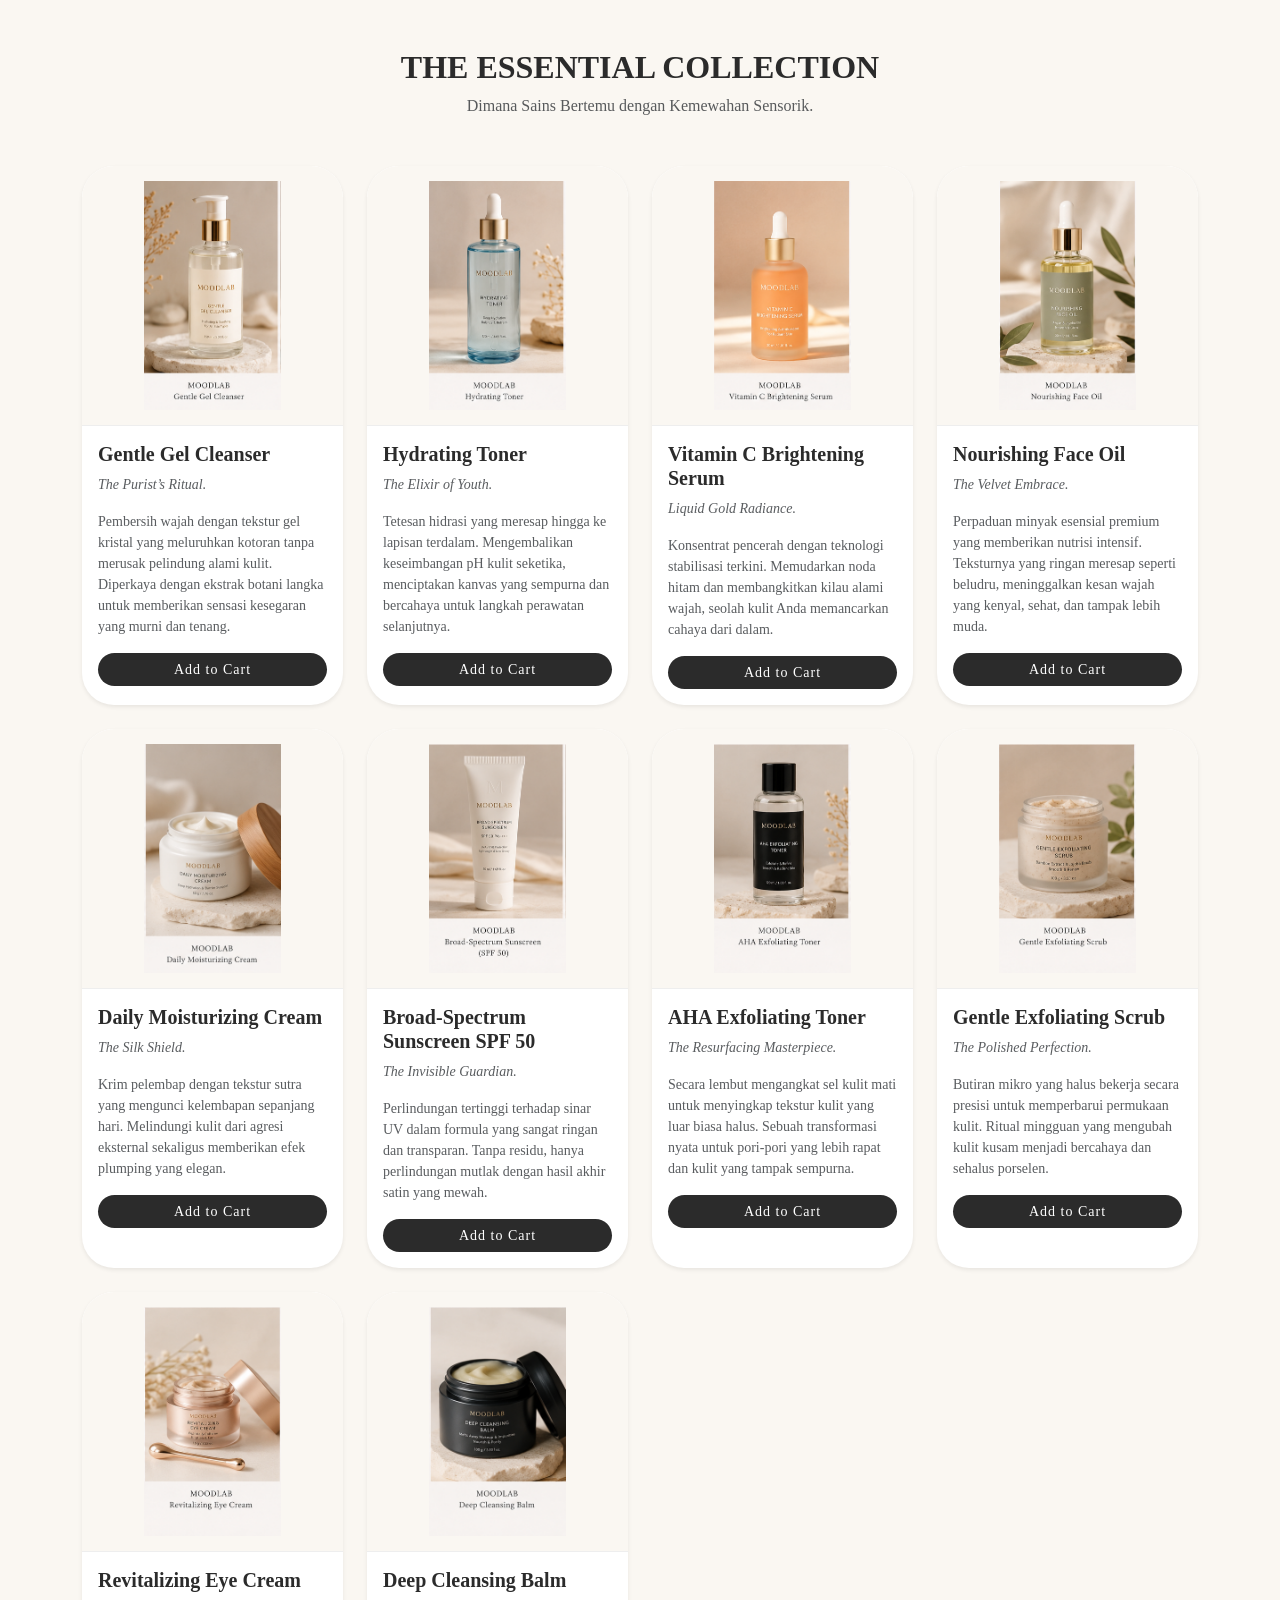
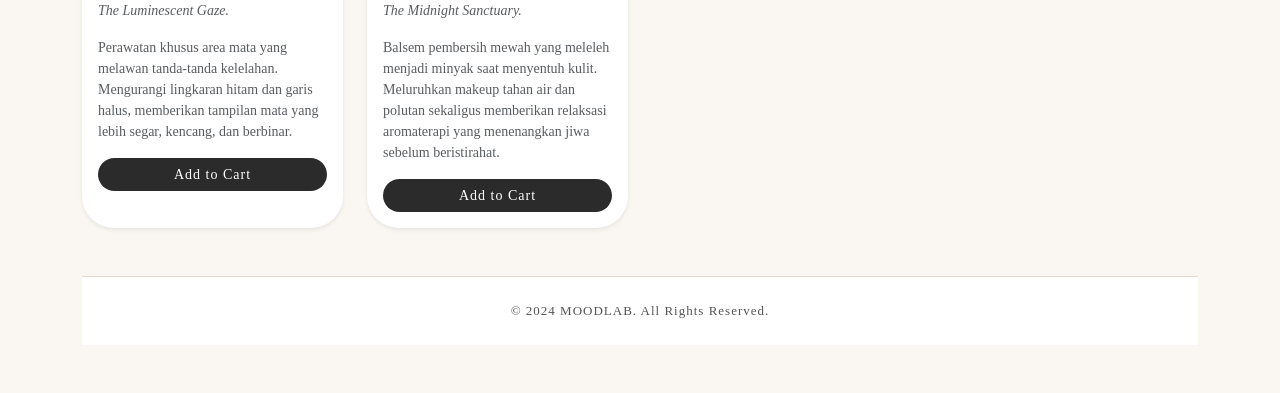
==== products.html @ 0cb08655 "first commit" ====
<!DOCTYPE html>
<html lang="id">
<head>
  <meta charset="UTF-8">
  <meta name="viewport" content="width=device-width, initial-scale=1.0">
  <title>MOODLAB - Products</title>

  <link href="https://cdn.jsdelivr.net/npm/bootstrap@5.3.3/dist/css/bootstrap.min.css" rel="stylesheet">
  <link rel="stylesheet" href="style.css">
</head>

<body>

  <section class="container my-5">
    <h2 class="fw-bold text-center mb-2">THE ESSENTIAL COLLECTION</h2>
    <p class="text-muted text-center mb-5">
      Dimana Sains Bertemu dengan Kemewahan Sensorik.
    </p>

    <div class="row g-4">

      <!-- Product 1 -->
      <div class="col-md-6 col-lg-3">
        <div class="card product-card h-100 border-0 shadow-sm rounded-5">
          <img src="moodlab_1.png" class="card-img-top rounded-top-5 product-img" alt="Gentle Gel Cleanser">
          <div class="card-body">
            <h5 class="fw-bold">Gentle Gel Cleanser</h5>
            <p class="text-muted fst-italic">The Purist’s Ritual.</p>
            <p class="text-muted small">
              Pembersih wajah dengan tekstur gel kristal yang meluruhkan kotoran tanpa merusak pelindung alami kulit.
              Diperkaya dengan ekstrak botani langka untuk memberikan sensasi kesegaran yang murni dan tenang.
            </p>
            <a href="bag.html" target="contentFrame" class="btn btn-dark w-100 rounded-pill">
  Add to Cart
</a>
          </div>
        </div>
      </div>

      <!-- Product 2 -->
      <div class="col-md-6 col-lg-3">
        <div class="card product-card h-100 border-0 shadow-sm rounded-5">
          <img src="moodlab_2.png" class="card-img-top rounded-top-5 product-img" alt="Hydrating Toner">
          <div class="card-body">
            <h5 class="fw-bold">Hydrating Toner</h5>
            <p class="text-muted fst-italic">The Elixir of Youth.</p>
            <p class="text-muted small">
              Tetesan hidrasi yang meresap hingga ke lapisan terdalam. Mengembalikan keseimbangan pH kulit seketika,
              menciptakan kanvas yang sempurna dan bercahaya untuk langkah perawatan selanjutnya.
            </p>
            <a href="bag.html" target="contentFrame" class="btn btn-dark w-100 rounded-pill">
  Add to Cart
</a>
          </div>
        </div>
      </div>

      <!-- Product 3 -->
      <div class="col-md-6 col-lg-3">
        <div class="card product-card h-100 border-0 shadow-sm rounded-5">
          <img src="moodlab_3.png" class="card-img-top rounded-top-5 product-img" alt="Vitamin C Brightening Serum">
          <div class="card-body">
            <h5 class="fw-bold">Vitamin C Brightening Serum</h5>
            <p class="text-muted fst-italic">Liquid Gold Radiance.</p>
            <p class="text-muted small">
              Konsentrat pencerah dengan teknologi stabilisasi terkini. Memudarkan noda hitam dan membangkitkan
              kilau alami wajah, seolah kulit Anda memancarkan cahaya dari dalam.
            </p>
            <a href="bag.html" target="contentFrame" class="btn btn-dark w-100 rounded-pill">
  Add to Cart
</a>
          </div>
        </div>
      </div>

      <!-- Product 4 -->
      <div class="col-md-6 col-lg-3">
        <div class="card product-card h-100 border-0 shadow-sm rounded-5">
          <img src="moodlab_4.png" class="card-img-top rounded-top-5 product-img" alt="Nourishing Face Oil">
          <div class="card-body">
            <h5 class="fw-bold">Nourishing Face Oil</h5>
            <p class="text-muted fst-italic">The Velvet Embrace.</p>
            <p class="text-muted small">
              Perpaduan minyak esensial premium yang memberikan nutrisi intensif. Teksturnya yang ringan meresap
              seperti beludru, meninggalkan kesan wajah yang kenyal, sehat, dan tampak lebih muda.
            </p>
            <a href="bag.html" target="contentFrame" class="btn btn-dark w-100 rounded-pill">
  Add to Cart
</a>
          </div>
        </div>
      </div>

      <!-- Product 5 -->
      <div class="col-md-6 col-lg-3">
        <div class="card product-card h-100 border-0 shadow-sm rounded-5">
          <img src="moodlab_5.png" class="card-img-top rounded-top-5 product-img" alt="Daily Moisturizing Cream">
          <div class="card-body">
            <h5 class="fw-bold">Daily Moisturizing Cream</h5>
            <p class="text-muted fst-italic">The Silk Shield.</p>
            <p class="text-muted small">
              Krim pelembap dengan tekstur sutra yang mengunci kelembapan sepanjang hari.
              Melindungi kulit dari agresi eksternal sekaligus memberikan efek plumping yang elegan.
            </p>
            <a href="bag.html" target="contentFrame" class="btn btn-dark w-100 rounded-pill">
  Add to Cart
</a>
          </div>
        </div>
      </div>

      <!-- Product 6 -->
      <div class="col-md-6 col-lg-3">
        <div class="card product-card h-100 border-0 shadow-sm rounded-5">
          <img src="moodlab_6.png" class="card-img-top rounded-top-5 product-img" alt="Broad-Spectrum Sunscreen">
          <div class="card-body">
            <h5 class="fw-bold">Broad-Spectrum Sunscreen SPF 50</h5>
            <p class="text-muted fst-italic">The Invisible Guardian.</p>
            <p class="text-muted small">
              Perlindungan tertinggi terhadap sinar UV dalam formula yang sangat ringan dan transparan.
              Tanpa residu, hanya perlindungan mutlak dengan hasil akhir satin yang mewah.
            </p>
           <a href="bag.html" target="contentFrame" class="btn btn-dark w-100 rounded-pill">
  Add to Cart
</a>
          </div>
        </div>
      </div>

      <!-- Product 7 -->
      <div class="col-md-6 col-lg-3">
        <div class="card product-card h-100 border-0 shadow-sm rounded-5">
          <img src="moodlab_7.png" class="card-img-top rounded-top-5 product-img" alt="AHA Exfoliating Toner">
          <div class="card-body">
            <h5 class="fw-bold">AHA Exfoliating Toner</h5>
            <p class="text-muted fst-italic">The Resurfacing Masterpiece.</p>
            <p class="text-muted small">
              Secara lembut mengangkat sel kulit mati untuk menyingkap tekstur kulit yang luar biasa halus.
              Sebuah transformasi nyata untuk pori-pori yang lebih rapat dan kulit yang tampak sempurna.
            </p>
            <a href="bag.html" target="contentFrame" class="btn btn-dark w-100 rounded-pill">
  Add to Cart
</a>
          </div>
        </div>
      </div>

      <!-- Product 8 -->
      <div class="col-md-6 col-lg-3">
        <div class="card product-card h-100 border-0 shadow-sm rounded-5">
          <img src="moodlab_8.png" class="card-img-top rounded-top-5 product-img" alt="Gentle Exfoliating Scrub">
          <div class="card-body">
            <h5 class="fw-bold">Gentle Exfoliating Scrub</h5>
            <p class="text-muted fst-italic">The Polished Perfection.</p>
            <p class="text-muted small">
              Butiran mikro yang halus bekerja secara presisi untuk memperbarui permukaan kulit.
              Ritual mingguan yang mengubah kulit kusam menjadi bercahaya dan sehalus porselen.
            </p>
            <a href="bag.html" target="contentFrame" class="btn btn-dark w-100 rounded-pill">
  Add to Cart
</a>
          </div>
        </div>
      </div>

      <!-- Product 9 -->
      <div class="col-md-6 col-lg-3">
        <div class="card product-card h-100 border-0 shadow-sm rounded-5">
          <img src="moodlab_9.png" class="card-img-top rounded-top-5 product-img" alt="Revitalizing Eye Cream">
          <div class="card-body">
            <h5 class="fw-bold">Revitalizing Eye Cream</h5>
            <p class="text-muted fst-italic">The Luminescent Gaze.</p>
            <p class="text-muted small">
              Perawatan khusus area mata yang melawan tanda-tanda kelelahan. Mengurangi lingkaran hitam dan garis halus,
              memberikan tampilan mata yang lebih segar, kencang, dan berbinar.
            </p>
            <a href="bag.html" target="contentFrame" class="btn btn-dark w-100 rounded-pill">
  Add to Cart
</a>
          </div>
        </div>
      </div>

      <!-- Product 10 -->
      <div class="col-md-6 col-lg-3">
        <div class="card product-card h-100 border-0 shadow-sm rounded-5">
          <img src="moodlab_10.png" class="card-img-top rounded-top-5 product-img" alt="Deep Cleansing Balm">
          <div class="card-body">
            <h5 class="fw-bold">Deep Cleansing Balm</h5>
            <p class="text-muted fst-italic">The Midnight Sanctuary.</p>
            <p class="text-muted small">
              Balsem pembersih mewah yang meleleh menjadi minyak saat menyentuh kulit.
              Meluruhkan makeup tahan air dan polutan sekaligus memberikan relaksasi aromaterapi yang menenangkan jiwa sebelum beristirahat.
            </p>
            <a href="bag.html" target="contentFrame" class="btn btn-dark w-100 rounded-pill">
  Add to Cart
</a>
          </div>
        </div>
      </div>

    </div>

  <footer class="footer-section text-center py-4 mt-5">
    <p class="mb-0">© 2024 MOODLAB. All Rights Reserved.</p>
  </footer>

</body>
</html>
---- style.css ----
body {
  font-family: "Georgia", serif;
  background-color: #faf7f2;
  margin: 0;
  padding: 0;
  color: #2b2b2b;
}

/* Topbar */
.topbar {
  background-color: #cbb59d;
  color: white;
  font-size: 13px;
  padding: 10px;
  letter-spacing: 1px;
  font-weight: 500;
}

/* Navbar */
.custom-navbar {
  background-color: #ffffff;
}

.brand-text {
  font-size: 22px;
  letter-spacing: 4px;
  color: #7a5c47 !important;
  font-weight: bold;
}

.custom-navbar .nav-link {
  font-size: 14px;
  margin: 0 12px;
  color: #2b2b2b !important;
  font-weight: 500;
  letter-spacing: 1px;
  transition: 0.3s;
}

.custom-navbar .nav-link:hover {
  color: #b08b6e !important;
  text-decoration: underline;
}

.nav-icon {
  font-size: 13px;
  color: #2b2b2b;
  text-decoration: none;
  font-weight: 500;
  letter-spacing: 1px;
}

.nav-icon:hover {
  color: #b08b6e;
  text-decoration: underline;
}

/* iframe */
.content-frame {
  width: 100%;
  height: calc(100vh - 110px);
  border: none;
  background-color: #faf7f2;
}

/* Hero */
.hero-box {
  background: linear-gradient(135deg, #fdfaf6, #f5ede4);
  border: 1px solid #e6d8c8;
}

.hero-title {
  font-size: 40px;
  color: #2b2b2b;
  letter-spacing: 1px;
}

.hero-desc {
  font-size: 15px;
  line-height: 1.9;
  color: #555;
}

.hero-img {
  height: 480px;
  object-fit: cover;
  border: 4px solid #f5ede4;
}

/* Buttons */
.btn-dark {
  background-color: #2b2b2b !important;
  border: none;
  letter-spacing: 1px;
  font-size: 14px;
}

.btn-dark:hover {
  background-color: #7a5c47 !important;
}

.btn-outline-dark {
  border: 1px solid #2b2b2b !important;
  color: #2b2b2b !important;
  letter-spacing: 1px;
  font-size: 14px;
}

.btn-outline-dark:hover {
  background-color: #7a5c47 !important;
  color: white !important;
  border: 1px solid #7a5c47 !important;
}

/* Feature Box */
.feature-box {
  background-color: #ffffff;
  border: 1px solid #e6d8c8;
}

.feature-box h5 {
  color: #7a5c47;
  letter-spacing: 1px;
}

.feature-box p {
  font-size: 14px;
  line-height: 1.8;
}

/* Product Cards */
.product-img {
  height: 260px;
  width: 100%;
  object-fit: contain; 
  background-color: #faf7f2;
  padding: 15px;
}

.product-card {
  overflow: hidden;
}

.card-img-top {
  border-bottom: 1px solid #eee;
}

.product-card {
  background-color: #ffffff;
  transition: 0.3s ease;
}

.product-card:hover {
  transform: translateY(-6px);
  box-shadow: 0px 10px 25px rgba(0,0,0,0.08);
}

.product-card h5 {
  color: #2b2b2b;
}

.product-card p {
  font-size: 14px;
  color: #666;
}

/* Contact Form */
.contact-form {
  border: 1px solid #e6d8c8;
  background-color: #ffffff;
}

.form-control {
  border-radius: 12px;
  border: 1px solid #d9c8b5;
}

.form-control:focus {
  border-color: #b08b6e;
  box-shadow: 0 0 0 0.2rem rgba(176, 139, 110, 0.25);
}

/* Footer */
.footer-section {
  background-color: #ffffff;
  border-top: 1px solid #e6d8c8;
  font-size: 13px;
  color: #555;
  font-weight: 500;
  letter-spacing: 1px;
}

.about-text {
  font-size: 15px;
  line-height: 1.8;
}

.about-img {
  max-height: 600px;
  object-fit: cover;
}

/* ABOUT PAGE LUXURY LAYOUT */
.about-section {
  max-width: 1200px;
}

.about-title {
  letter-spacing: 1px;
  font-size: 42px;
}

.about-subtitle {
  font-size: 15px;
  letter-spacing: 0.5px;
}

.about-line {
  width: 70px;
  height: 2px;
  background-color: #b08b6e;
}

.about-heading {
  font-size: 22px;
  margin-bottom: 12px;
}

.about-text {
  font-size: 15px;
  line-height: 1.9;
}

.section-divider {
  margin: 28px 0;
  border-top: 1px solid #e6d8c8;
}

.about-list li {
  margin-bottom: 10px;
}

/* Portrait Image Styling */
.about-image-wrapper {
  position: sticky;
  top: 110px;
}

.about-portrait {
  width: 100%;
  height: 820px;
  object-fit: cover;
  border-radius: 30px;
  border: 1px solid #e6d8c8;
}

/* Sustainability Exclusive Section */
.sustain-exclusive {
  background: linear-gradient(135deg, #fdfaf6, #f5ede4);
  border: 1px solid #e6d8c8;
}

.sustain-title {
  font-size: 34px;
  letter-spacing: 1px;
  color: #2b2b2b;
}

.sustain-desc {
  font-size: 15px;
  line-height: 1.9;
}

.sustain-divider {
  border-top: 1px solid #e6d8c8;
  width: 80%;
}

.sustain-point h6 {
  letter-spacing: 0.8px;
  color: #7a5c47;
}

.sustain-img {
  width: 100%;
  height: 520px;
  object-fit: cover;
  border-radius: 30px;
  border: 1px solid #e6d8c8;
}

/* Checkout Page */
.checkout-box {
  background-color: #ffffff;
  border: 1px solid #e6d8c8;
}

.checkout-summary {
  background: linear-gradient(135deg, #fdfaf6, #f5ede4);
  border: 1px solid #e6d8c8;
}
/* Bag Page */
.bag-img {
  width: 85px;
  height: 85px;
  object-fit: contain;
  border: 1px solid #e6d8c8;
  border-radius: 16px;
  padding: 8px;
  background-color: #faf7f2;
}

.bag-qty {
  width: 70px;
  border-radius: 12px;
  border: 1px solid #d9c8b5;
}
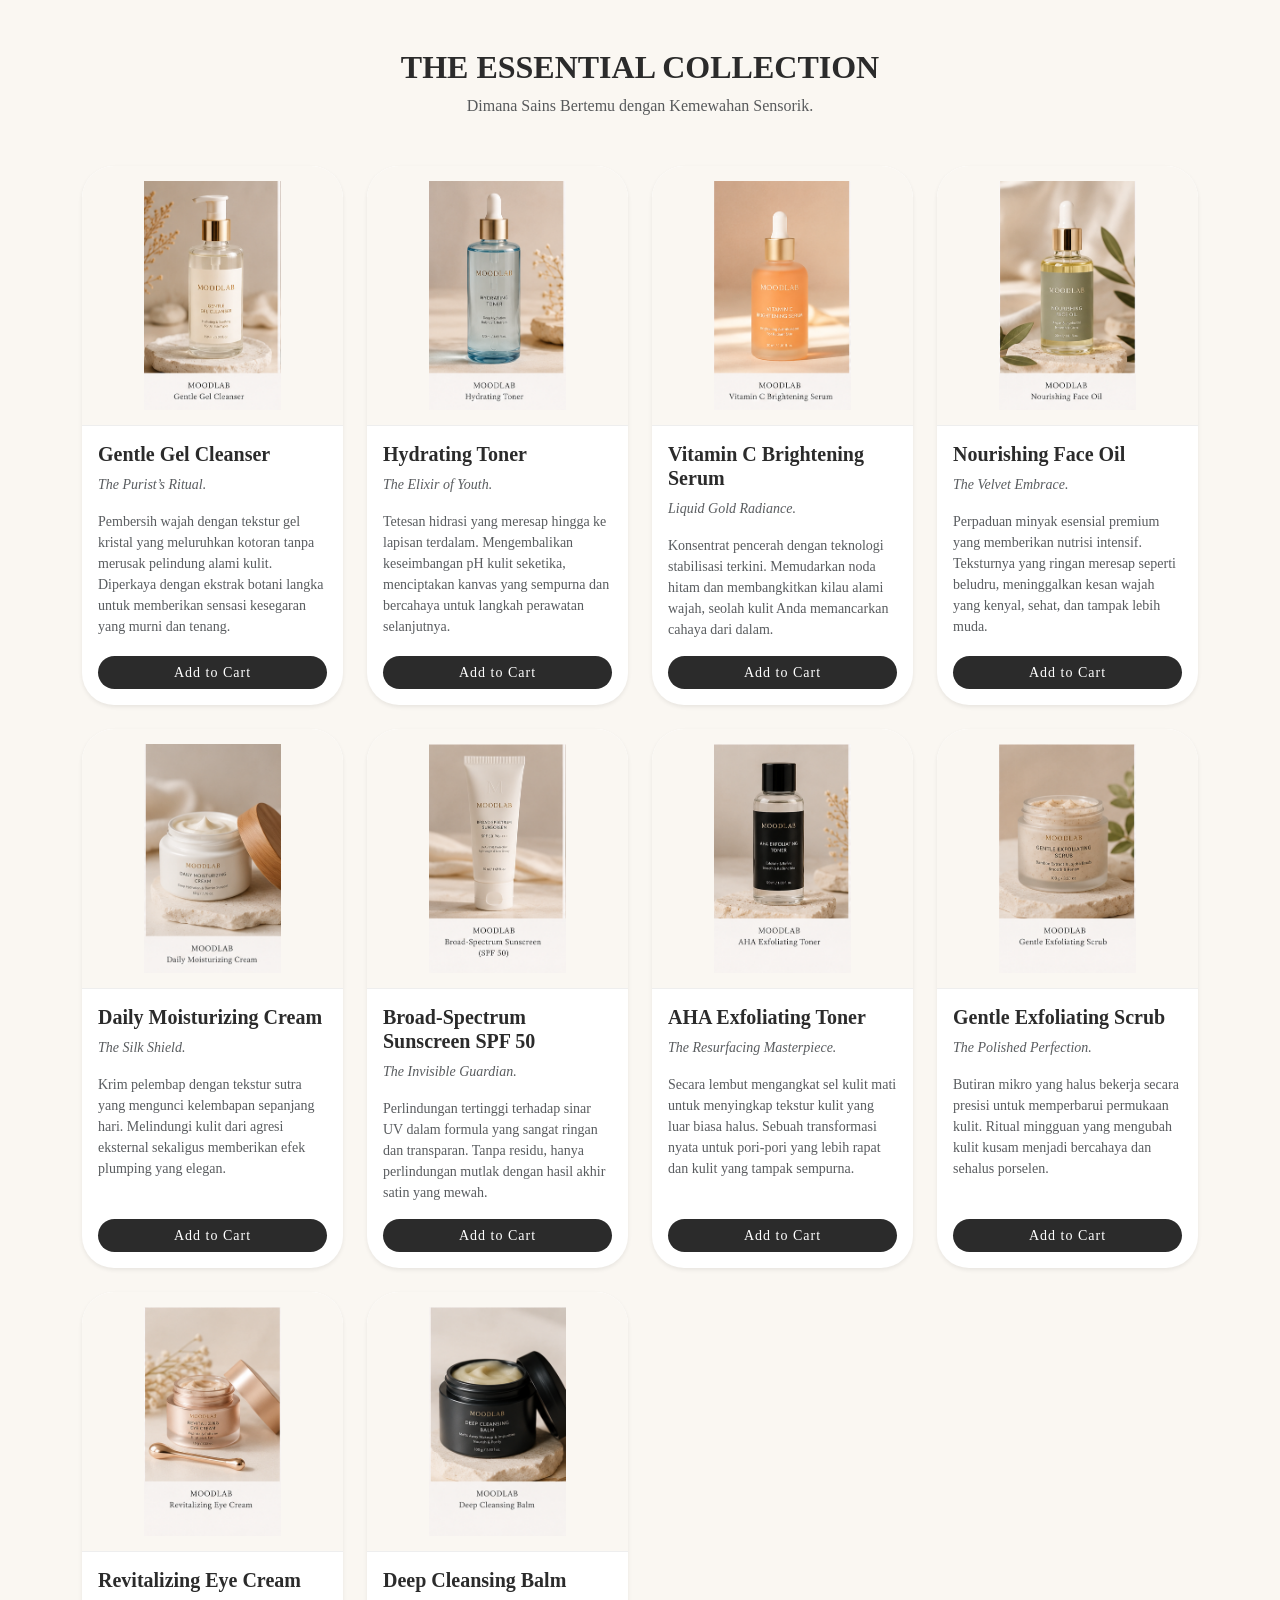
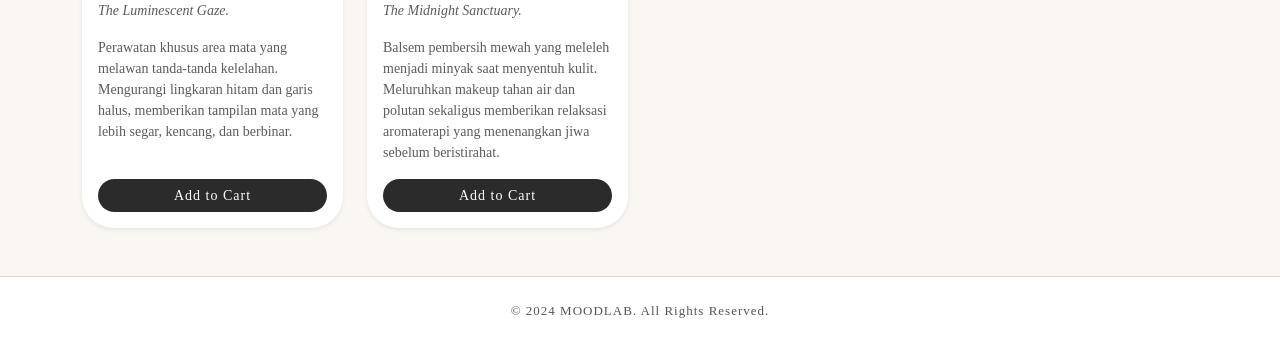
==== commit f4eb9eb6: "Update products.html" ====
--- a/products.html
+++ b/products.html
@@ -21,189 +21,220 @@
 
       <!-- Product 1 -->
       <div class="col-md-6 col-lg-3">
-        <div class="card product-card h-100 border-0 shadow-sm rounded-5">
+        <div class="card product-card h-100 border-0 shadow-sm rounded-5 d-flex flex-column">
           <img src="moodlab_1.png" class="card-img-top rounded-top-5 product-img" alt="Gentle Gel Cleanser">
-          <div class="card-body">
+
+          <div class="card-body d-flex flex-column">
             <h5 class="fw-bold">Gentle Gel Cleanser</h5>
-            <p class="text-muted fst-italic">The Purist’s Ritual.</p>
-            <p class="text-muted small">
+            <p class="text-muted fst-italic product-subtitle">The Purist’s Ritual.</p>
+
+            <p class="text-muted small product-desc">
               Pembersih wajah dengan tekstur gel kristal yang meluruhkan kotoran tanpa merusak pelindung alami kulit.
               Diperkaya dengan ekstrak botani langka untuk memberikan sensasi kesegaran yang murni dan tenang.
             </p>
-            <a href="bag.html" target="contentFrame" class="btn btn-dark w-100 rounded-pill">
-  Add to Cart
-</a>
+
+            <a href="bag.html" target="contentFrame" class="btn btn-dark w-100 rounded-pill mt-auto">
+              Add to Cart
+            </a>
           </div>
         </div>
       </div>
 
       <!-- Product 2 -->
       <div class="col-md-6 col-lg-3">
-        <div class="card product-card h-100 border-0 shadow-sm rounded-5">
+        <div class="card product-card h-100 border-0 shadow-sm rounded-5 d-flex flex-column">
           <img src="moodlab_2.png" class="card-img-top rounded-top-5 product-img" alt="Hydrating Toner">
-          <div class="card-body">
+
+          <div class="card-body d-flex flex-column">
             <h5 class="fw-bold">Hydrating Toner</h5>
-            <p class="text-muted fst-italic">The Elixir of Youth.</p>
-            <p class="text-muted small">
+            <p class="text-muted fst-italic product-subtitle">The Elixir of Youth.</p>
+
+            <p class="text-muted small product-desc">
               Tetesan hidrasi yang meresap hingga ke lapisan terdalam. Mengembalikan keseimbangan pH kulit seketika,
               menciptakan kanvas yang sempurna dan bercahaya untuk langkah perawatan selanjutnya.
             </p>
-            <a href="bag.html" target="contentFrame" class="btn btn-dark w-100 rounded-pill">
-  Add to Cart
-</a>
+
+            <a href="bag.html" target="contentFrame" class="btn btn-dark w-100 rounded-pill mt-auto">
+              Add to Cart
+            </a>
           </div>
         </div>
       </div>
 
       <!-- Product 3 -->
       <div class="col-md-6 col-lg-3">
-        <div class="card product-card h-100 border-0 shadow-sm rounded-5">
+        <div class="card product-card h-100 border-0 shadow-sm rounded-5 d-flex flex-column">
           <img src="moodlab_3.png" class="card-img-top rounded-top-5 product-img" alt="Vitamin C Brightening Serum">
-          <div class="card-body">
+
+          <div class="card-body d-flex flex-column">
             <h5 class="fw-bold">Vitamin C Brightening Serum</h5>
-            <p class="text-muted fst-italic">Liquid Gold Radiance.</p>
-            <p class="text-muted small">
+            <p class="text-muted fst-italic product-subtitle">Liquid Gold Radiance.</p>
+
+            <p class="text-muted small product-desc">
               Konsentrat pencerah dengan teknologi stabilisasi terkini. Memudarkan noda hitam dan membangkitkan
               kilau alami wajah, seolah kulit Anda memancarkan cahaya dari dalam.
             </p>
-            <a href="bag.html" target="contentFrame" class="btn btn-dark w-100 rounded-pill">
-  Add to Cart
-</a>
+
+            <a href="bag.html" target="contentFrame" class="btn btn-dark w-100 rounded-pill mt-auto">
+              Add to Cart
+            </a>
           </div>
         </div>
       </div>
 
       <!-- Product 4 -->
       <div class="col-md-6 col-lg-3">
-        <div class="card product-card h-100 border-0 shadow-sm rounded-5">
+        <div class="card product-card h-100 border-0 shadow-sm rounded-5 d-flex flex-column">
           <img src="moodlab_4.png" class="card-img-top rounded-top-5 product-img" alt="Nourishing Face Oil">
-          <div class="card-body">
+
+          <div class="card-body d-flex flex-column">
             <h5 class="fw-bold">Nourishing Face Oil</h5>
-            <p class="text-muted fst-italic">The Velvet Embrace.</p>
-            <p class="text-muted small">
+            <p class="text-muted fst-italic product-subtitle">The Velvet Embrace.</p>
+
+            <p class="text-muted small product-desc">
               Perpaduan minyak esensial premium yang memberikan nutrisi intensif. Teksturnya yang ringan meresap
               seperti beludru, meninggalkan kesan wajah yang kenyal, sehat, dan tampak lebih muda.
             </p>
-            <a href="bag.html" target="contentFrame" class="btn btn-dark w-100 rounded-pill">
-  Add to Cart
-</a>
+
+            <a href="bag.html" target="contentFrame" class="btn btn-dark w-100 rounded-pill mt-auto">
+              Add to Cart
+            </a>
           </div>
         </div>
       </div>
 
       <!-- Product 5 -->
       <div class="col-md-6 col-lg-3">
-        <div class="card product-card h-100 border-0 shadow-sm rounded-5">
+        <div class="card product-card h-100 border-0 shadow-sm rounded-5 d-flex flex-column">
           <img src="moodlab_5.png" class="card-img-top rounded-top-5 product-img" alt="Daily Moisturizing Cream">
-          <div class="card-body">
+
+          <div class="card-body d-flex flex-column">
             <h5 class="fw-bold">Daily Moisturizing Cream</h5>
-            <p class="text-muted fst-italic">The Silk Shield.</p>
-            <p class="text-muted small">
+            <p class="text-muted fst-italic product-subtitle">The Silk Shield.</p>
+
+            <p class="text-muted small product-desc">
               Krim pelembap dengan tekstur sutra yang mengunci kelembapan sepanjang hari.
               Melindungi kulit dari agresi eksternal sekaligus memberikan efek plumping yang elegan.
             </p>
-            <a href="bag.html" target="contentFrame" class="btn btn-dark w-100 rounded-pill">
-  Add to Cart
-</a>
+
+            <a href="bag.html" target="contentFrame" class="btn btn-dark w-100 rounded-pill mt-auto">
+              Add to Cart
+            </a>
           </div>
         </div>
       </div>
 
       <!-- Product 6 -->
       <div class="col-md-6 col-lg-3">
-        <div class="card product-card h-100 border-0 shadow-sm rounded-5">
+        <div class="card product-card h-100 border-0 shadow-sm rounded-5 d-flex flex-column">
           <img src="moodlab_6.png" class="card-img-top rounded-top-5 product-img" alt="Broad-Spectrum Sunscreen">
-          <div class="card-body">
+
+          <div class="card-body d-flex flex-column">
             <h5 class="fw-bold">Broad-Spectrum Sunscreen SPF 50</h5>
-            <p class="text-muted fst-italic">The Invisible Guardian.</p>
-            <p class="text-muted small">
+            <p class="text-muted fst-italic product-subtitle">The Invisible Guardian.</p>
+
+            <p class="text-muted small product-desc">
               Perlindungan tertinggi terhadap sinar UV dalam formula yang sangat ringan dan transparan.
               Tanpa residu, hanya perlindungan mutlak dengan hasil akhir satin yang mewah.
             </p>
-           <a href="bag.html" target="contentFrame" class="btn btn-dark w-100 rounded-pill">
-  Add to Cart
-</a>
+
+            <a href="bag.html" target="contentFrame" class="btn btn-dark w-100 rounded-pill mt-auto">
+              Add to Cart
+            </a>
           </div>
         </div>
       </div>
 
       <!-- Product 7 -->
       <div class="col-md-6 col-lg-3">
-        <div class="card product-card h-100 border-0 shadow-sm rounded-5">
+        <div class="card product-card h-100 border-0 shadow-sm rounded-5 d-flex flex-column">
           <img src="moodlab_7.png" class="card-img-top rounded-top-5 product-img" alt="AHA Exfoliating Toner">
-          <div class="card-body">
+
+          <div class="card-body d-flex flex-column">
             <h5 class="fw-bold">AHA Exfoliating Toner</h5>
-            <p class="text-muted fst-italic">The Resurfacing Masterpiece.</p>
-            <p class="text-muted small">
+            <p class="text-muted fst-italic product-subtitle">The Resurfacing Masterpiece.</p>
+
+            <p class="text-muted small product-desc">
               Secara lembut mengangkat sel kulit mati untuk menyingkap tekstur kulit yang luar biasa halus.
               Sebuah transformasi nyata untuk pori-pori yang lebih rapat dan kulit yang tampak sempurna.
             </p>
-            <a href="bag.html" target="contentFrame" class="btn btn-dark w-100 rounded-pill">
-  Add to Cart
-</a>
+
+            <a href="bag.html" target="contentFrame" class="btn btn-dark w-100 rounded-pill mt-auto">
+              Add to Cart
+            </a>
           </div>
         </div>
       </div>
 
       <!-- Product 8 -->
       <div class="col-md-6 col-lg-3">
-        <div class="card product-card h-100 border-0 shadow-sm rounded-5">
+        <div class="card product-card h-100 border-0 shadow-sm rounded-5 d-flex flex-column">
           <img src="moodlab_8.png" class="card-img-top rounded-top-5 product-img" alt="Gentle Exfoliating Scrub">
-          <div class="card-body">
+
+          <div class="card-body d-flex flex-column">
             <h5 class="fw-bold">Gentle Exfoliating Scrub</h5>
-            <p class="text-muted fst-italic">The Polished Perfection.</p>
-            <p class="text-muted small">
+            <p class="text-muted fst-italic product-subtitle">The Polished Perfection.</p>
+
+            <p class="text-muted small product-desc">
               Butiran mikro yang halus bekerja secara presisi untuk memperbarui permukaan kulit.
               Ritual mingguan yang mengubah kulit kusam menjadi bercahaya dan sehalus porselen.
             </p>
-            <a href="bag.html" target="contentFrame" class="btn btn-dark w-100 rounded-pill">
-  Add to Cart
-</a>
+
+            <a href="bag.html" target="contentFrame" class="btn btn-dark w-100 rounded-pill mt-auto">
+              Add to Cart
+            </a>
           </div>
         </div>
       </div>
 
       <!-- Product 9 -->
       <div class="col-md-6 col-lg-3">
-        <div class="card product-card h-100 border-0 shadow-sm rounded-5">
+        <div class="card product-card h-100 border-0 shadow-sm rounded-5 d-flex flex-column">
           <img src="moodlab_9.png" class="card-img-top rounded-top-5 product-img" alt="Revitalizing Eye Cream">
-          <div class="card-body">
+
+          <div class="card-body d-flex flex-column">
             <h5 class="fw-bold">Revitalizing Eye Cream</h5>
-            <p class="text-muted fst-italic">The Luminescent Gaze.</p>
-            <p class="text-muted small">
+            <p class="text-muted fst-italic product-subtitle">The Luminescent Gaze.</p>
+
+            <p class="text-muted small product-desc">
               Perawatan khusus area mata yang melawan tanda-tanda kelelahan. Mengurangi lingkaran hitam dan garis halus,
               memberikan tampilan mata yang lebih segar, kencang, dan berbinar.
             </p>
-            <a href="bag.html" target="contentFrame" class="btn btn-dark w-100 rounded-pill">
-  Add to Cart
-</a>
+
+            <a href="bag.html" target="contentFrame" class="btn btn-dark w-100 rounded-pill mt-auto">
+              Add to Cart
+            </a>
           </div>
         </div>
       </div>
 
       <!-- Product 10 -->
       <div class="col-md-6 col-lg-3">
-        <div class="card product-card h-100 border-0 shadow-sm rounded-5">
+        <div class="card product-card h-100 border-0 shadow-sm rounded-5 d-flex flex-column">
           <img src="moodlab_10.png" class="card-img-top rounded-top-5 product-img" alt="Deep Cleansing Balm">
-          <div class="card-body">
+
+          <div class="card-body d-flex flex-column">
             <h5 class="fw-bold">Deep Cleansing Balm</h5>
-            <p class="text-muted fst-italic">The Midnight Sanctuary.</p>
-            <p class="text-muted small">
+            <p class="text-muted fst-italic product-subtitle">The Midnight Sanctuary.</p>
+
+            <p class="text-muted small product-desc">
               Balsem pembersih mewah yang meleleh menjadi minyak saat menyentuh kulit.
               Meluruhkan makeup tahan air dan polutan sekaligus memberikan relaksasi aromaterapi yang menenangkan jiwa sebelum beristirahat.
             </p>
-            <a href="bag.html" target="contentFrame" class="btn btn-dark w-100 rounded-pill">
-  Add to Cart
-</a>
+
+            <a href="bag.html" target="contentFrame" class="btn btn-dark w-100 rounded-pill mt-auto">
+              Add to Cart
+            </a>
           </div>
         </div>
       </div>
 
     </div>
+  </section>
 
   <footer class="footer-section text-center py-4 mt-5">
     <p class="mb-0">© 2024 MOODLAB. All Rights Reserved.</p>
   </footer>
 
 </body>
-</html>+</html>
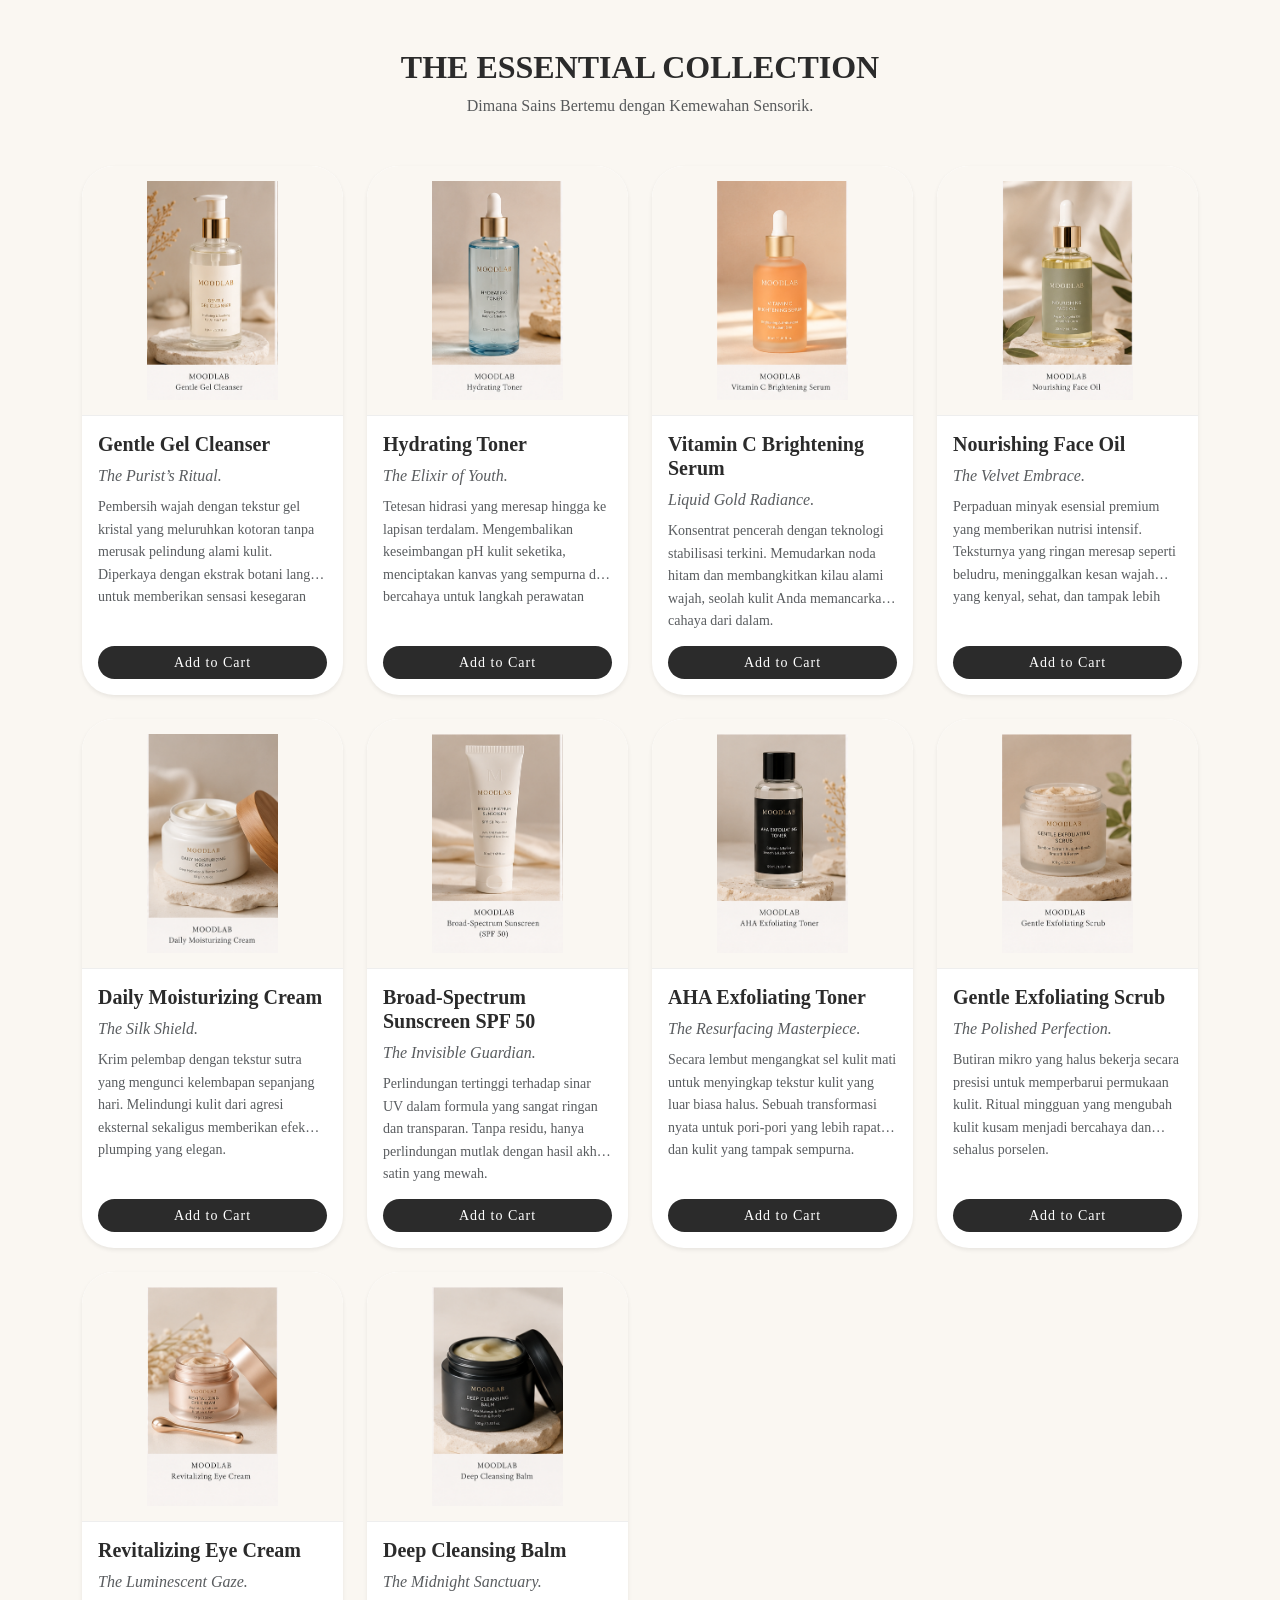
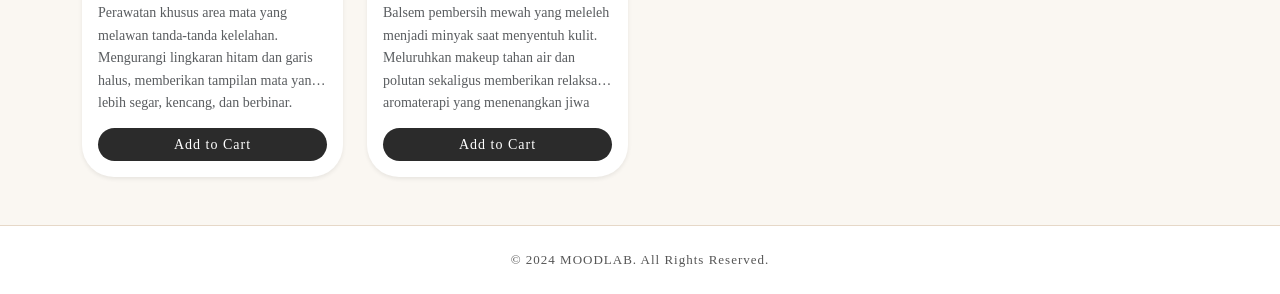
==== commit 46773a75: "Update products.html" ====
--- a/products.html
+++ b/products.html
@@ -127,7 +127,7 @@
       <!-- Product 6 -->
       <div class="col-md-6 col-lg-3">
         <div class="card product-card h-100 border-0 shadow-sm rounded-5 d-flex flex-column">
-          <img src="moodlab_6.png" class="card-img-top rounded-top-5 product-img" alt="Broad-Spectrum Sunscreen">
+          <img src="moodlab_6.png" class="card-img-top rounded-top-5 product-img" alt="Broad-Spectrum Sunscreen SPF 50">
 
           <div class="card-body d-flex flex-column">
             <h5 class="fw-bold">Broad-Spectrum Sunscreen SPF 50</h5>
--- a/style.css
+++ b/style.css
@@ -128,38 +128,42 @@
   line-height: 1.8;
 }
 
-/* Product Cards */
+/* Product Cards (Uniform Grid) */
+.product-card {
+  background-color: #ffffff;
+  overflow: hidden;
+  transition: 0.3s ease;
+}
+
+.product-card:hover {
+  transform: translateY(-6px);
+  box-shadow: 0px 10px 25px rgba(0, 0, 0, 0.08);
+}
+
 .product-img {
-  height: 260px;
   width: 100%;
-  object-fit: contain; 
+  height: 250px;
+  object-fit: contain;
   background-color: #faf7f2;
   padding: 15px;
-}
-
-.product-card {
+  border-bottom: 1px solid #eee;
+}
+
+.product-card h5 {
+  color: #2b2b2b;
+}
+
+.product-subtitle {
+  margin-bottom: 8px;
+}
+
+.product-desc {
+  display: -webkit-box;
+  -webkit-line-clamp: 4;
+  -webkit-box-orient: vertical;
   overflow: hidden;
-}
-
-.card-img-top {
-  border-bottom: 1px solid #eee;
-}
-
-.product-card {
-  background-color: #ffffff;
-  transition: 0.3s ease;
-}
-
-.product-card:hover {
-  transform: translateY(-6px);
-  box-shadow: 0px 10px 25px rgba(0,0,0,0.08);
-}
-
-.product-card h5 {
-  color: #2b2b2b;
-}
-
-.product-card p {
+  line-height: 1.6;
+  min-height: 110px;
   font-size: 14px;
   color: #666;
 }
@@ -190,17 +194,7 @@
   letter-spacing: 1px;
 }
 
-.about-text {
-  font-size: 15px;
-  line-height: 1.8;
-}
-
-.about-img {
-  max-height: 600px;
-  object-fit: cover;
-}
-
-/* ABOUT PAGE LUXURY LAYOUT */
+/* About Page */
 .about-section {
   max-width: 1200px;
 }
@@ -299,6 +293,7 @@
   background: linear-gradient(135deg, #fdfaf6, #f5ede4);
   border: 1px solid #e6d8c8;
 }
+
 /* Bag Page */
 .bag-img {
   width: 85px;
@@ -314,4 +309,21 @@
   width: 70px;
   border-radius: 12px;
   border: 1px solid #d9c8b5;
-}+}
+
+/* Responsive Fix */
+@media (max-width: 768px) {
+  .hero-img {
+    height: auto;
+    object-fit: contain;
+  }
+
+  .sustain-img {
+    height: auto !important;
+    object-fit: contain !important;
+  }
+
+  .about-portrait {
+    height: auto;
+  }
+}
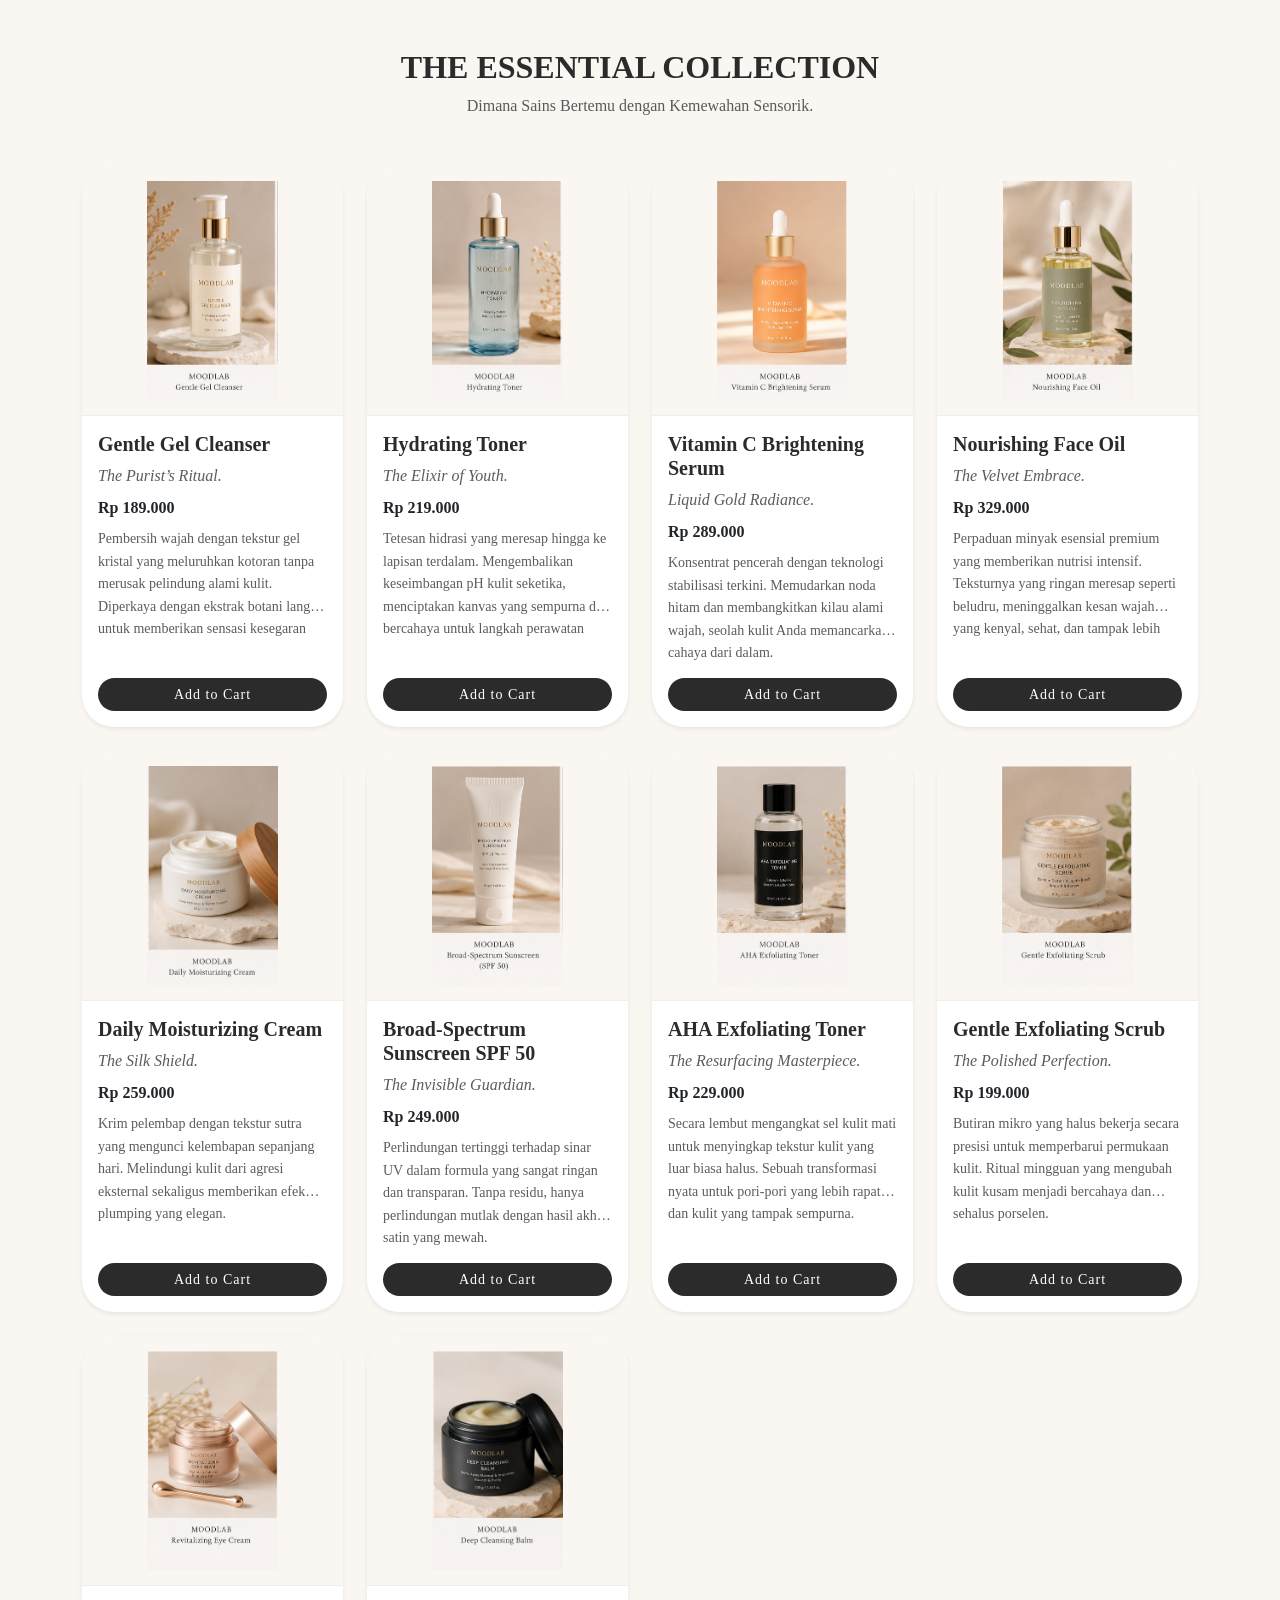
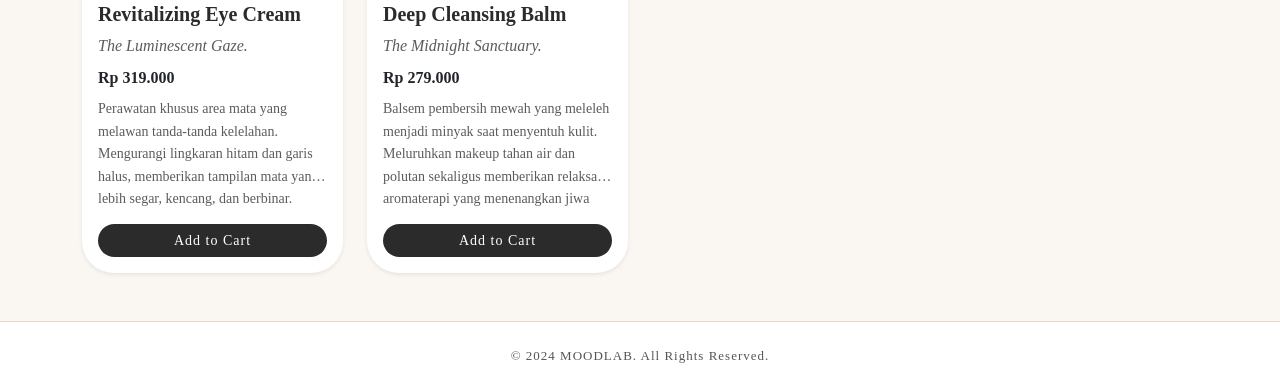
==== commit 4e2fcd67: "Update products.html" ====
--- a/products.html
+++ b/products.html
@@ -27,6 +27,7 @@
           <div class="card-body d-flex flex-column">
             <h5 class="fw-bold">Gentle Gel Cleanser</h5>
             <p class="text-muted fst-italic product-subtitle">The Purist’s Ritual.</p>
+            <p class="fw-semibold text-dark mb-2">Rp 189.000</p>
 
             <p class="text-muted small product-desc">
               Pembersih wajah dengan tekstur gel kristal yang meluruhkan kotoran tanpa merusak pelindung alami kulit.
@@ -48,6 +49,7 @@
           <div class="card-body d-flex flex-column">
             <h5 class="fw-bold">Hydrating Toner</h5>
             <p class="text-muted fst-italic product-subtitle">The Elixir of Youth.</p>
+            <p class="fw-semibold text-dark mb-2">Rp 219.000</p>
 
             <p class="text-muted small product-desc">
               Tetesan hidrasi yang meresap hingga ke lapisan terdalam. Mengembalikan keseimbangan pH kulit seketika,
@@ -69,6 +71,7 @@
           <div class="card-body d-flex flex-column">
             <h5 class="fw-bold">Vitamin C Brightening Serum</h5>
             <p class="text-muted fst-italic product-subtitle">Liquid Gold Radiance.</p>
+            <p class="fw-semibold text-dark mb-2">Rp 289.000</p>
 
             <p class="text-muted small product-desc">
               Konsentrat pencerah dengan teknologi stabilisasi terkini. Memudarkan noda hitam dan membangkitkan
@@ -90,6 +93,7 @@
           <div class="card-body d-flex flex-column">
             <h5 class="fw-bold">Nourishing Face Oil</h5>
             <p class="text-muted fst-italic product-subtitle">The Velvet Embrace.</p>
+            <p class="fw-semibold text-dark mb-2">Rp 329.000</p>
 
             <p class="text-muted small product-desc">
               Perpaduan minyak esensial premium yang memberikan nutrisi intensif. Teksturnya yang ringan meresap
@@ -111,6 +115,7 @@
           <div class="card-body d-flex flex-column">
             <h5 class="fw-bold">Daily Moisturizing Cream</h5>
             <p class="text-muted fst-italic product-subtitle">The Silk Shield.</p>
+            <p class="fw-semibold text-dark mb-2">Rp 259.000</p>
 
             <p class="text-muted small product-desc">
               Krim pelembap dengan tekstur sutra yang mengunci kelembapan sepanjang hari.
@@ -132,6 +137,7 @@
           <div class="card-body d-flex flex-column">
             <h5 class="fw-bold">Broad-Spectrum Sunscreen SPF 50</h5>
             <p class="text-muted fst-italic product-subtitle">The Invisible Guardian.</p>
+            <p class="fw-semibold text-dark mb-2">Rp 249.000</p>
 
             <p class="text-muted small product-desc">
               Perlindungan tertinggi terhadap sinar UV dalam formula yang sangat ringan dan transparan.
@@ -153,6 +159,7 @@
           <div class="card-body d-flex flex-column">
             <h5 class="fw-bold">AHA Exfoliating Toner</h5>
             <p class="text-muted fst-italic product-subtitle">The Resurfacing Masterpiece.</p>
+            <p class="fw-semibold text-dark mb-2">Rp 229.000</p>
 
             <p class="text-muted small product-desc">
               Secara lembut mengangkat sel kulit mati untuk menyingkap tekstur kulit yang luar biasa halus.
@@ -174,6 +181,7 @@
           <div class="card-body d-flex flex-column">
             <h5 class="fw-bold">Gentle Exfoliating Scrub</h5>
             <p class="text-muted fst-italic product-subtitle">The Polished Perfection.</p>
+            <p class="fw-semibold text-dark mb-2">Rp 199.000</p>
 
             <p class="text-muted small product-desc">
               Butiran mikro yang halus bekerja secara presisi untuk memperbarui permukaan kulit.
@@ -195,6 +203,7 @@
           <div class="card-body d-flex flex-column">
             <h5 class="fw-bold">Revitalizing Eye Cream</h5>
             <p class="text-muted fst-italic product-subtitle">The Luminescent Gaze.</p>
+            <p class="fw-semibold text-dark mb-2">Rp 319.000</p>
 
             <p class="text-muted small product-desc">
               Perawatan khusus area mata yang melawan tanda-tanda kelelahan. Mengurangi lingkaran hitam dan garis halus,
@@ -216,6 +225,7 @@
           <div class="card-body d-flex flex-column">
             <h5 class="fw-bold">Deep Cleansing Balm</h5>
             <p class="text-muted fst-italic product-subtitle">The Midnight Sanctuary.</p>
+            <p class="fw-semibold text-dark mb-2">Rp 279.000</p>
 
             <p class="text-muted small product-desc">
               Balsem pembersih mewah yang meleleh menjadi minyak saat menyentuh kulit.
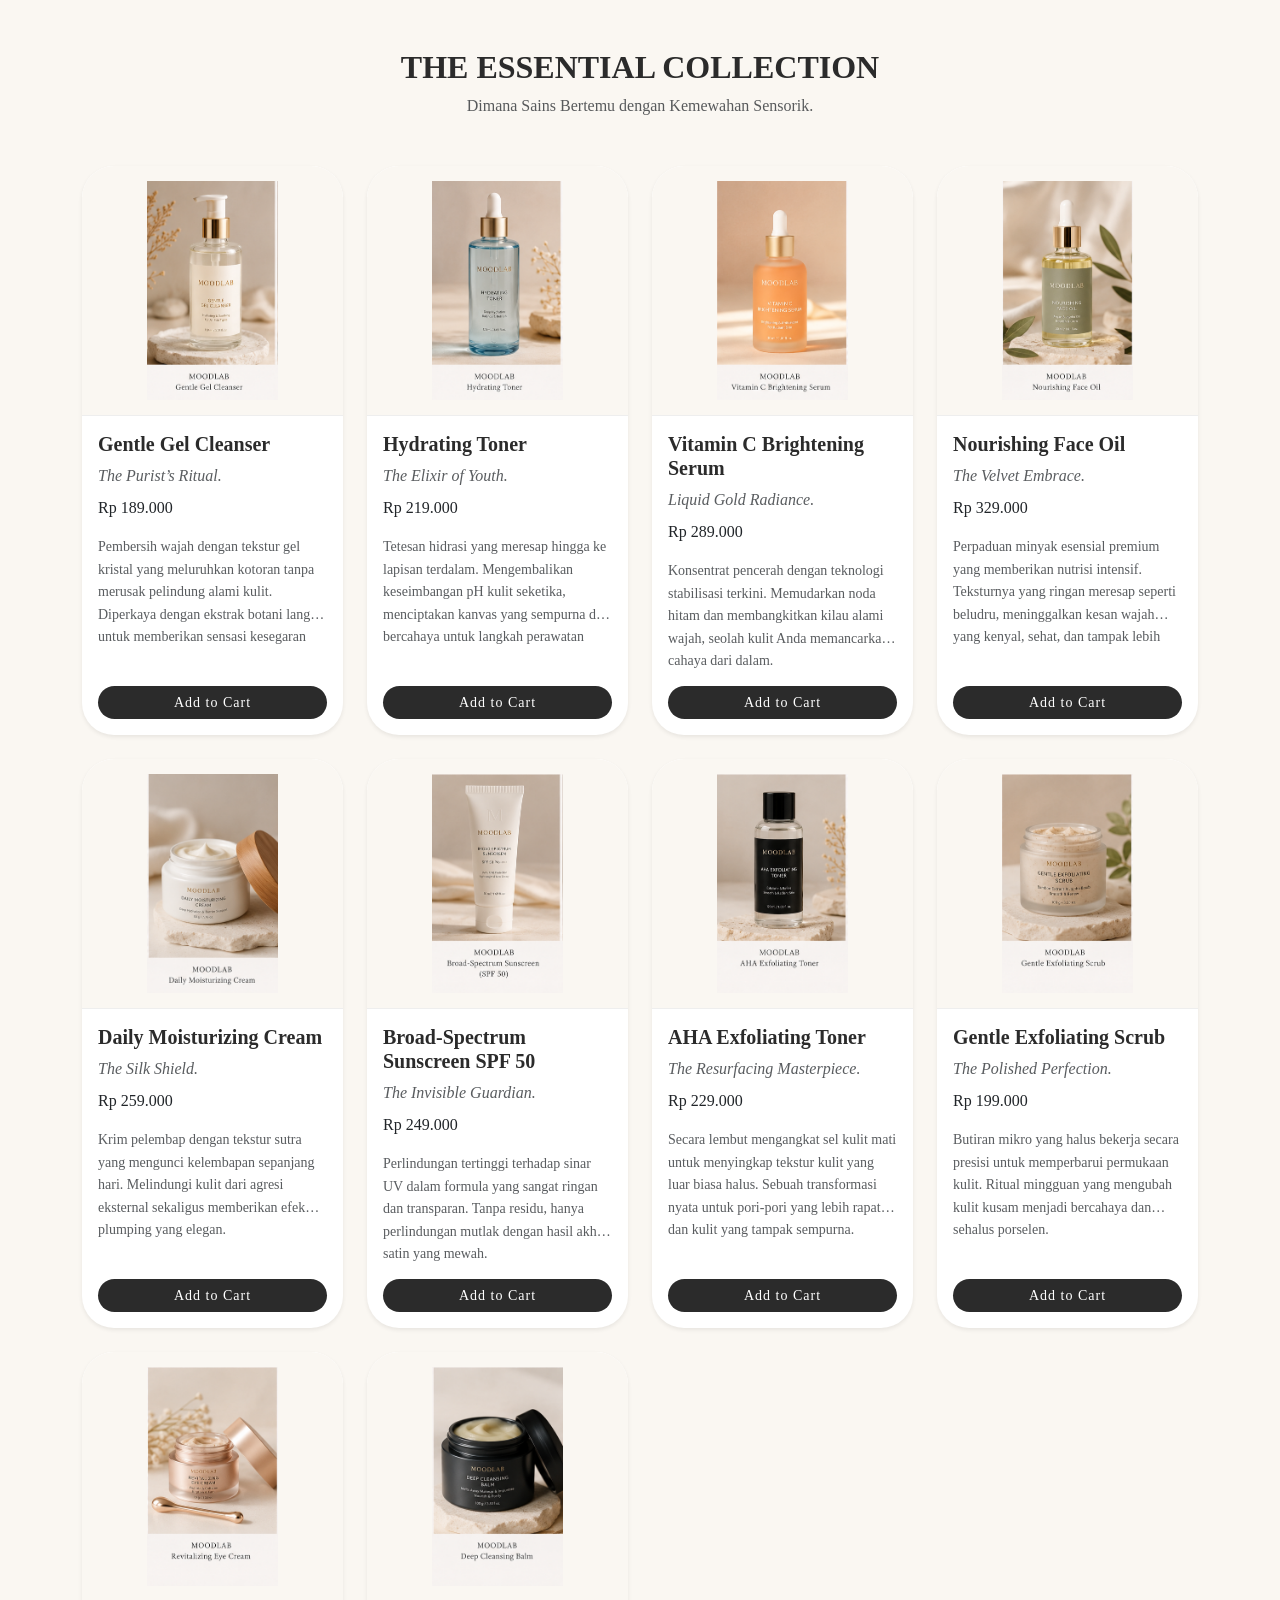
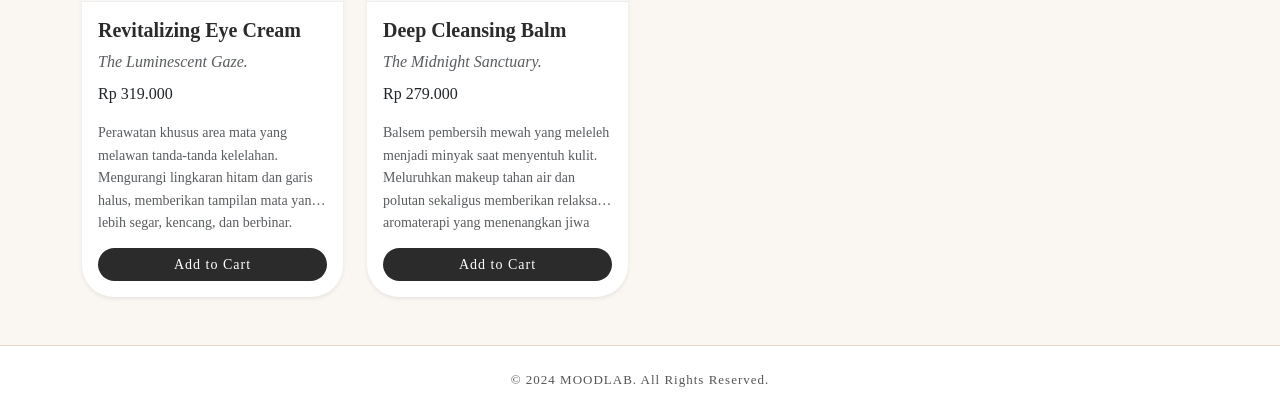
==== commit 51034439: "Update products.html" ====
--- a/products.html
+++ b/products.html
@@ -27,7 +27,7 @@
           <div class="card-body d-flex flex-column">
             <h5 class="fw-bold">Gentle Gel Cleanser</h5>
             <p class="text-muted fst-italic product-subtitle">The Purist’s Ritual.</p>
-            <p class="fw-semibold text-dark mb-2">Rp 189.000</p>
+            <p class="product-price">Rp 189.000</p>
 
             <p class="text-muted small product-desc">
               Pembersih wajah dengan tekstur gel kristal yang meluruhkan kotoran tanpa merusak pelindung alami kulit.
@@ -49,7 +49,7 @@
           <div class="card-body d-flex flex-column">
             <h5 class="fw-bold">Hydrating Toner</h5>
             <p class="text-muted fst-italic product-subtitle">The Elixir of Youth.</p>
-            <p class="fw-semibold text-dark mb-2">Rp 219.000</p>
+            <p class="product-price">Rp 219.000</p>
 
             <p class="text-muted small product-desc">
               Tetesan hidrasi yang meresap hingga ke lapisan terdalam. Mengembalikan keseimbangan pH kulit seketika,
@@ -71,7 +71,7 @@
           <div class="card-body d-flex flex-column">
             <h5 class="fw-bold">Vitamin C Brightening Serum</h5>
             <p class="text-muted fst-italic product-subtitle">Liquid Gold Radiance.</p>
-            <p class="fw-semibold text-dark mb-2">Rp 289.000</p>
+            <p class="product-price">Rp 289.000</p>
 
             <p class="text-muted small product-desc">
               Konsentrat pencerah dengan teknologi stabilisasi terkini. Memudarkan noda hitam dan membangkitkan
@@ -93,7 +93,7 @@
           <div class="card-body d-flex flex-column">
             <h5 class="fw-bold">Nourishing Face Oil</h5>
             <p class="text-muted fst-italic product-subtitle">The Velvet Embrace.</p>
-            <p class="fw-semibold text-dark mb-2">Rp 329.000</p>
+            <p class="product-price">Rp 329.000</p>
 
             <p class="text-muted small product-desc">
               Perpaduan minyak esensial premium yang memberikan nutrisi intensif. Teksturnya yang ringan meresap
@@ -115,7 +115,7 @@
           <div class="card-body d-flex flex-column">
             <h5 class="fw-bold">Daily Moisturizing Cream</h5>
             <p class="text-muted fst-italic product-subtitle">The Silk Shield.</p>
-            <p class="fw-semibold text-dark mb-2">Rp 259.000</p>
+            <p class="product-price">Rp 259.000</p>
 
             <p class="text-muted small product-desc">
               Krim pelembap dengan tekstur sutra yang mengunci kelembapan sepanjang hari.
@@ -137,7 +137,7 @@
           <div class="card-body d-flex flex-column">
             <h5 class="fw-bold">Broad-Spectrum Sunscreen SPF 50</h5>
             <p class="text-muted fst-italic product-subtitle">The Invisible Guardian.</p>
-            <p class="fw-semibold text-dark mb-2">Rp 249.000</p>
+            <p class="product-price">Rp 249.000</p>
 
             <p class="text-muted small product-desc">
               Perlindungan tertinggi terhadap sinar UV dalam formula yang sangat ringan dan transparan.
@@ -159,7 +159,7 @@
           <div class="card-body d-flex flex-column">
             <h5 class="fw-bold">AHA Exfoliating Toner</h5>
             <p class="text-muted fst-italic product-subtitle">The Resurfacing Masterpiece.</p>
-            <p class="fw-semibold text-dark mb-2">Rp 229.000</p>
+            <p class="product-price">Rp 229.000</p>
 
             <p class="text-muted small product-desc">
               Secara lembut mengangkat sel kulit mati untuk menyingkap tekstur kulit yang luar biasa halus.
@@ -181,7 +181,7 @@
           <div class="card-body d-flex flex-column">
             <h5 class="fw-bold">Gentle Exfoliating Scrub</h5>
             <p class="text-muted fst-italic product-subtitle">The Polished Perfection.</p>
-            <p class="fw-semibold text-dark mb-2">Rp 199.000</p>
+            <p class="product-price">Rp 199.000</p>
 
             <p class="text-muted small product-desc">
               Butiran mikro yang halus bekerja secara presisi untuk memperbarui permukaan kulit.
@@ -203,7 +203,7 @@
           <div class="card-body d-flex flex-column">
             <h5 class="fw-bold">Revitalizing Eye Cream</h5>
             <p class="text-muted fst-italic product-subtitle">The Luminescent Gaze.</p>
-            <p class="fw-semibold text-dark mb-2">Rp 319.000</p>
+            <p class="product-price">Rp 319.000</p>
 
             <p class="text-muted small product-desc">
               Perawatan khusus area mata yang melawan tanda-tanda kelelahan. Mengurangi lingkaran hitam dan garis halus,
@@ -225,7 +225,7 @@
           <div class="card-body d-flex flex-column">
             <h5 class="fw-bold">Deep Cleansing Balm</h5>
             <p class="text-muted fst-italic product-subtitle">The Midnight Sanctuary.</p>
-            <p class="fw-semibold text-dark mb-2">Rp 279.000</p>
+            <p class="product-price">Rp 279.000</p>
 
             <p class="text-muted small product-desc">
               Balsem pembersih mewah yang meleleh menjadi minyak saat menyentuh kulit.
